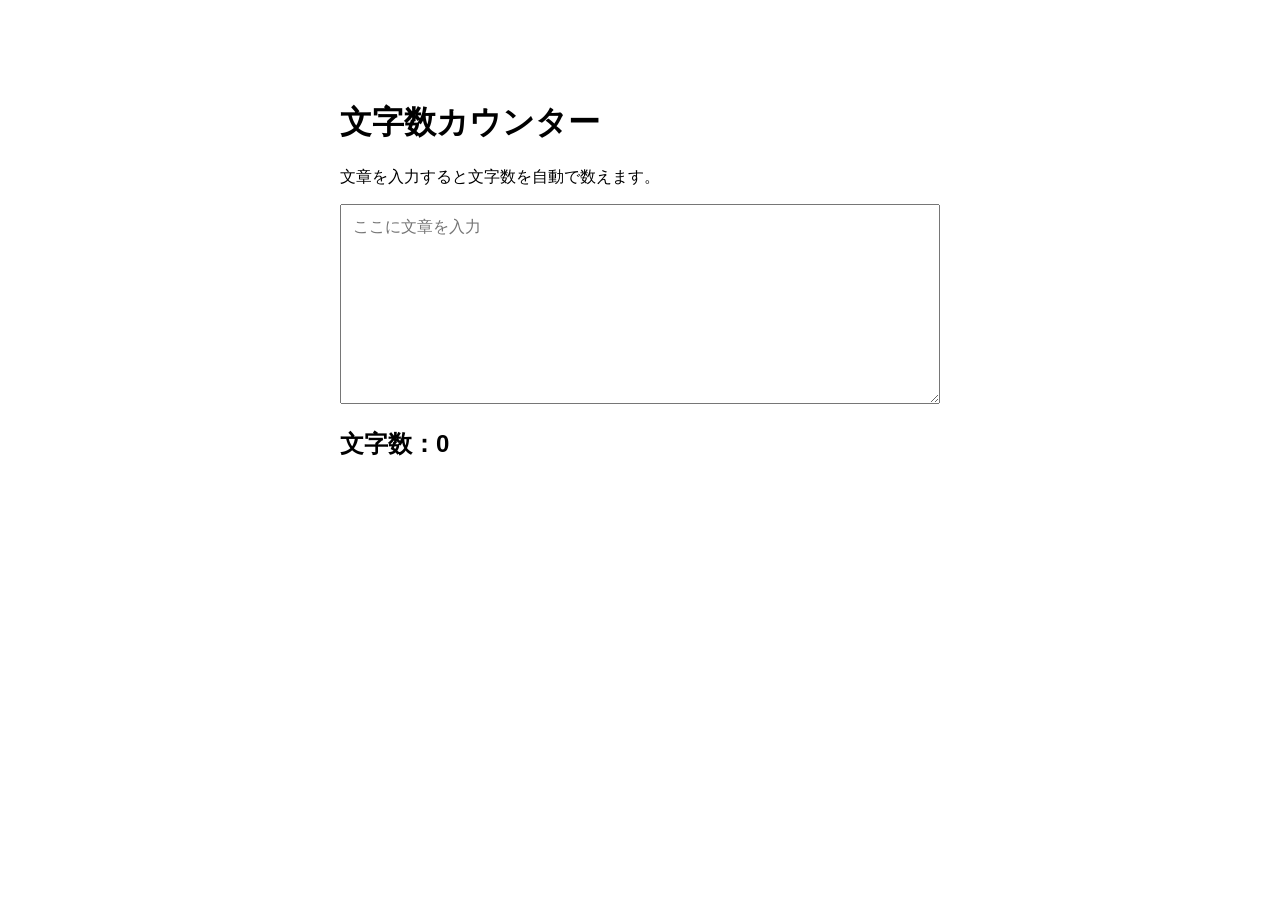
==== index.html @ daaeb3e0 "Add basic character counter HTML structure" ====
<!DOCTYPE html>
<html lang="ja">
<head>
  <meta charset="UTF-8">
  <meta name="viewport" content="width=device-width, initial-scale=1">
  <title>文字数カウンター</title>
  <style>
    body {
      font-family: sans-serif;
      max-width: 600px;
      margin: 60px auto;
      padding: 20px;
    }
    textarea {
      width: 100%;
      box-sizing: border-box;
      height: 200px;
      padding: 12px;
      font-size: 16px;
    }
    .count {
      margin-top: 20px;
      font-size: 24px;
      font-weight: bold;
    }
  </style>
</head>
<body>
  <h1>文字数カウンター</h1>
  <p>文章を入力すると文字数を自動で数えます。</p>

  <textarea id="text" placeholder="ここに文章を入力"></textarea>
  <div class="count">
    文字数：<span id="count">0</span>
  </div>

  <script>
    const text = document.getElementById("text");
    const count = document.getElementById("count");

    text.addEventListener("input", () => {
      count.textContent = Array.from(text.value).length;
    });
  </script>
</body>
</html>
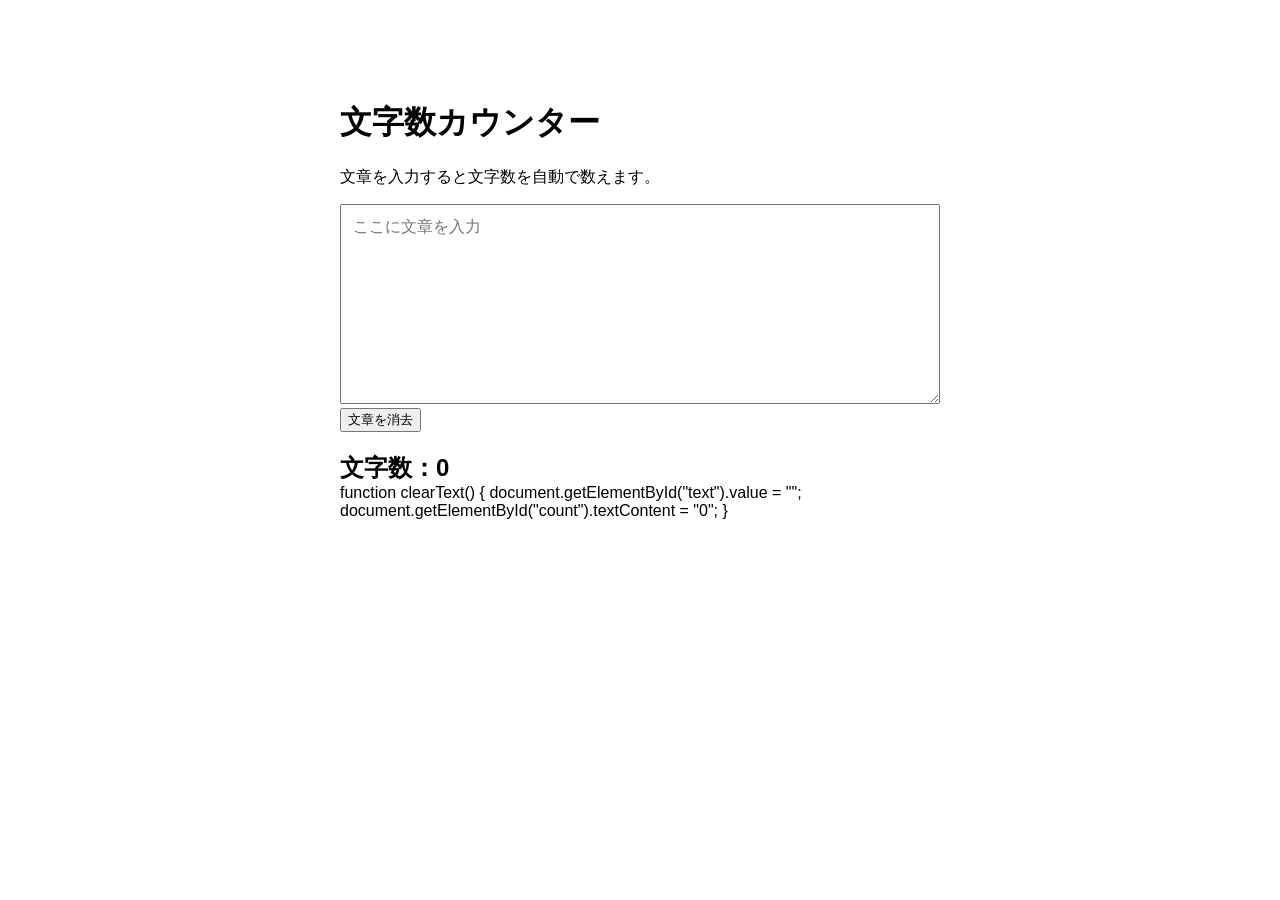
==== commit e6b6c359: "Update index.html" ====
--- a/index.html
+++ b/index.html
@@ -30,10 +30,15 @@
   <p>文章を入力すると文字数を自動で数えます。</p>
 
   <textarea id="text" placeholder="ここに文章を入力"></textarea>
+  <button onclick="clearText()">文章を消去</button>
   <div class="count">
     文字数：<span id="count">0</span>
   </div>
 
+  function clearText() {
+  document.getElementById("text").value = "";
+  document.getElementById("count").textContent = "0";
+}
   <script>
     const text = document.getElementById("text");
     const count = document.getElementById("count");
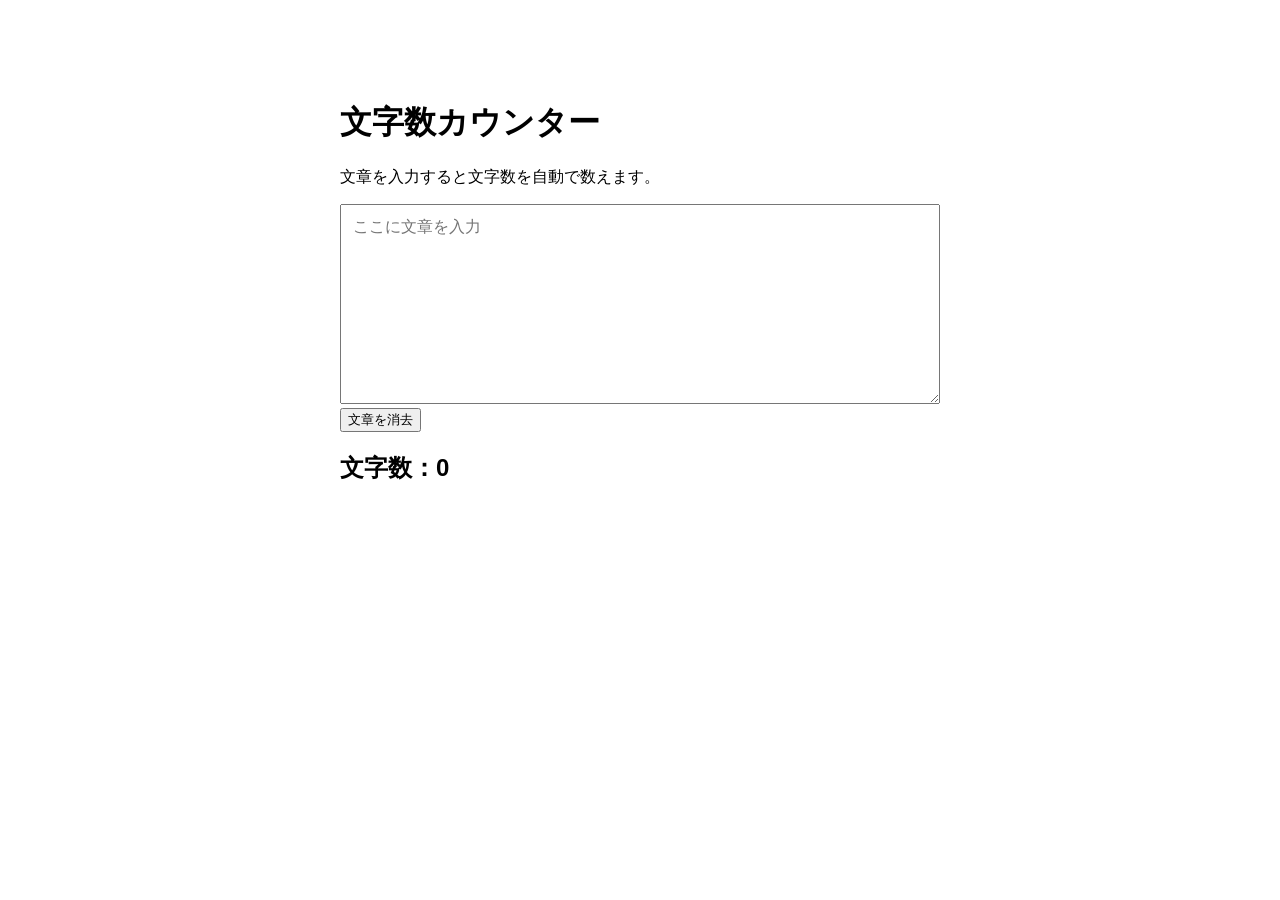
==== commit 8fc4cb45: "Move clearText function inside script tag" ====
--- a/index.html
+++ b/index.html
@@ -35,10 +35,6 @@
     文字数：<span id="count">0</span>
   </div>
 
-  function clearText() {
-  document.getElementById("text").value = "";
-  document.getElementById("count").textContent = "0";
-}
   <script>
     const text = document.getElementById("text");
     const count = document.getElementById("count");
@@ -46,6 +42,9 @@
     text.addEventListener("input", () => {
       count.textContent = Array.from(text.value).length;
     });
-  </script>
+ function clearText() {
+  document.getElementById("text").value = "";
+  document.getElementById("count").textContent = "0";
+} </script>
 </body>
 </html>
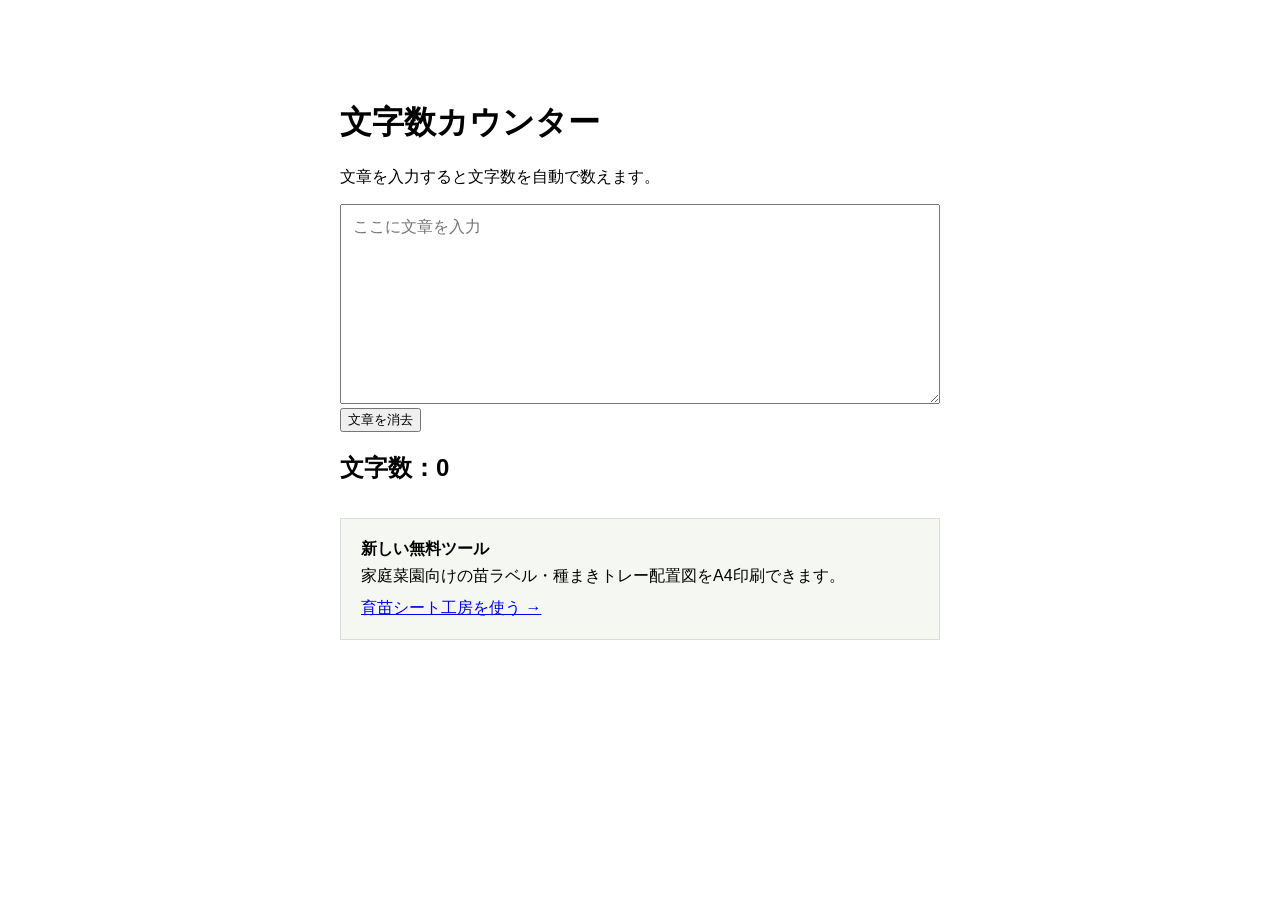
==== commit be04df8e: "Add garden label and seed tray print tools with tests" ====
--- a/index.html
+++ b/index.html
@@ -3,7 +3,7 @@
 <head>
   <meta charset="UTF-8">
   <meta name="viewport" content="width=device-width, initial-scale=1">
-  <title>文字数カウンター</title>
+  <title>かんたん文字数カウンター</title>
   <style>
     body {
       font-family: sans-serif;
@@ -35,6 +35,11 @@
     文字数：<span id="count">0</span>
   </div>
 
+  <section style="margin-top:34px;padding:20px;border:1px solid #d9ded5;background:#f5f7f3">
+    <strong>新しい無料ツール</strong>
+    <p style="margin:6px 0 11px">家庭菜園向けの苗ラベル・種まきトレー配置図をA4印刷できます。</p>
+    <a href="/garden-label/">育苗シート工房を使う →</a>
+  </section>
   <script>
     const text = document.getElementById("text");
     const count = document.getElementById("count");
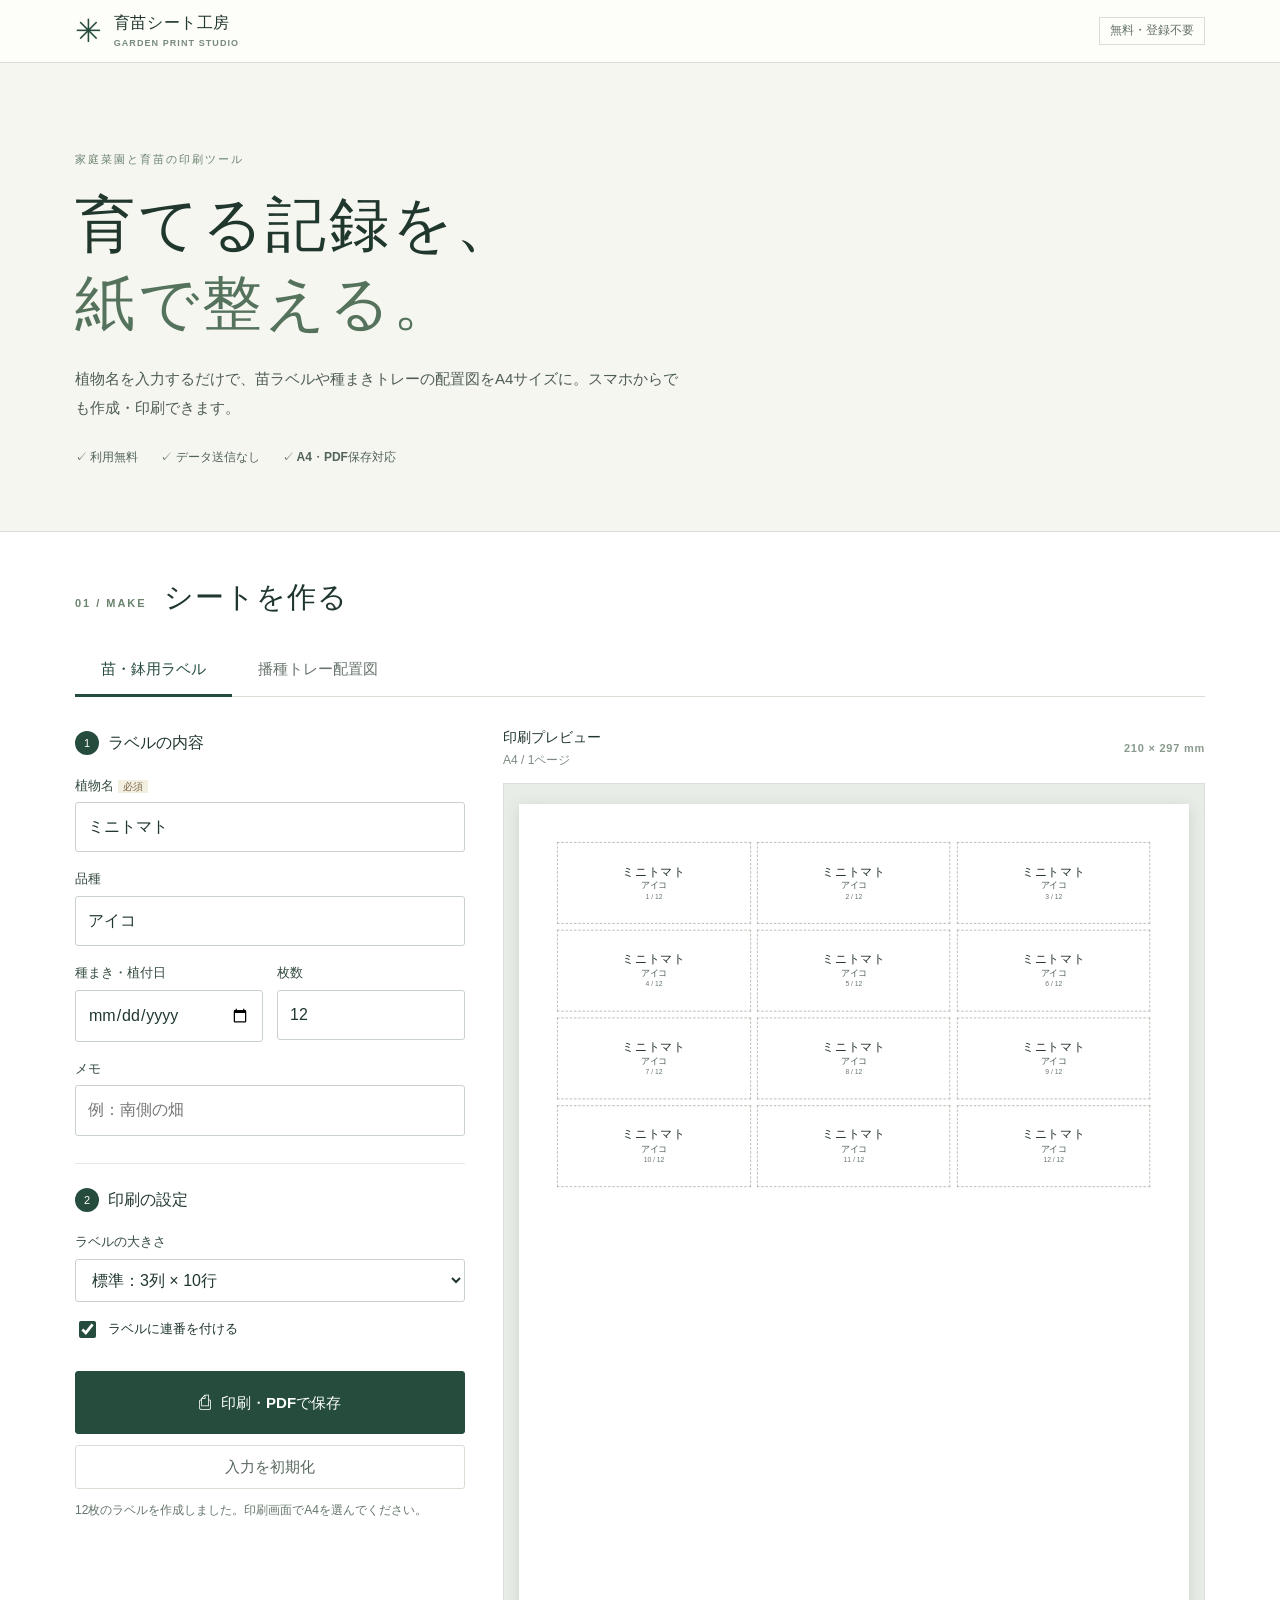
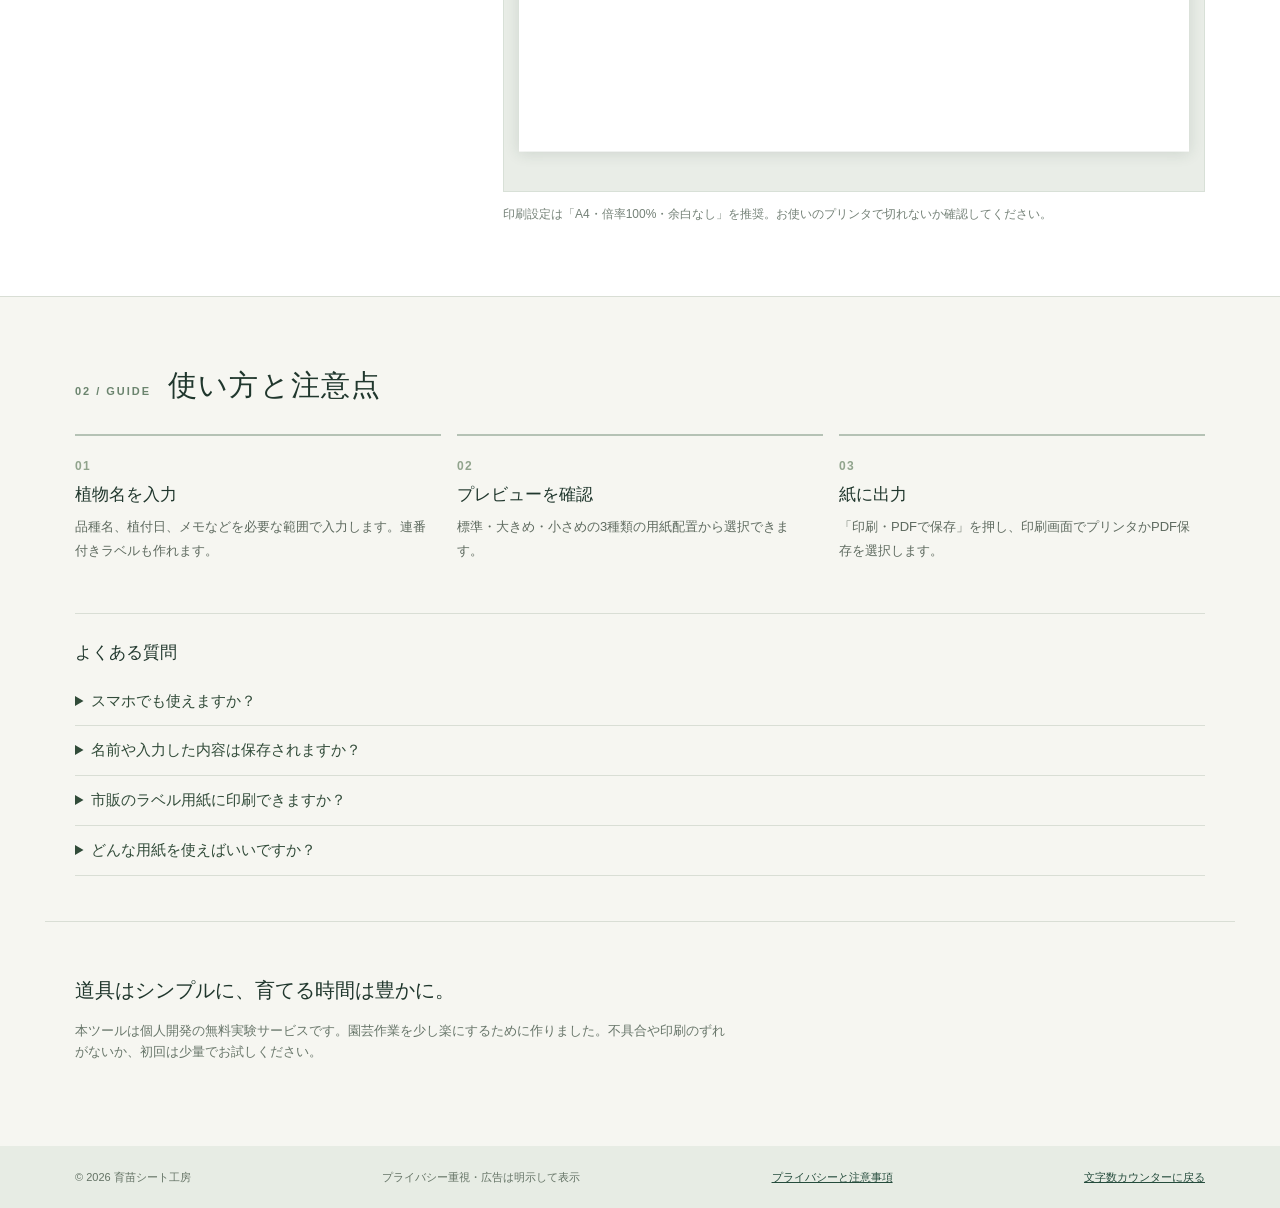
==== commit ea1cc689: "Replace old counter homepage with garden label redirect" ====
--- a/index.html
+++ b/index.html
@@ -1,55 +1,15 @@
-<!DOCTYPE html>
+<!doctype html>
 <html lang="ja">
 <head>
-  <meta charset="UTF-8">
+  <meta charset="utf-8">
   <meta name="viewport" content="width=device-width, initial-scale=1">
-  <title>かんたん文字数カウンター</title>
-  <style>
-    body {
-      font-family: sans-serif;
-      max-width: 600px;
-      margin: 60px auto;
-      padding: 20px;
-    }
-    textarea {
-      width: 100%;
-      box-sizing: border-box;
-      height: 200px;
-      padding: 12px;
-      font-size: 16px;
-    }
-    .count {
-      margin-top: 20px;
-      font-size: 24px;
-      font-weight: bold;
-    }
-  </style>
+  <meta name="robots" content="noindex,follow">
+  <meta http-equiv="refresh" content="0; url=/garden-label/">
+  <link rel="canonical" href="https://first-test-web.pages.dev/garden-label/">
+  <title>育苗シート工房へ移動中</title>
+  <script>location.replace("/garden-label/");</script>
 </head>
 <body>
-  <h1>文字数カウンター</h1>
-  <p>文章を入力すると文字数を自動で数えます。</p>
-
-  <textarea id="text" placeholder="ここに文章を入力"></textarea>
-  <button onclick="clearText()">文章を消去</button>
-  <div class="count">
-    文字数：<span id="count">0</span>
-  </div>
-
-  <section style="margin-top:34px;padding:20px;border:1px solid #d9ded5;background:#f5f7f3">
-    <strong>新しい無料ツール</strong>
-    <p style="margin:6px 0 11px">家庭菜園向けの苗ラベル・種まきトレー配置図をA4印刷できます。</p>
-    <a href="/garden-label/">育苗シート工房を使う →</a>
-  </section>
-  <script>
-    const text = document.getElementById("text");
-    const count = document.getElementById("count");
-
-    text.addEventListener("input", () => {
-      count.textContent = Array.from(text.value).length;
-    });
- function clearText() {
-  document.getElementById("text").value = "";
-  document.getElementById("count").textContent = "0";
-} </script>
+  <p>育苗シート工房へ移動します。自動で切り替わらない場合は<a href="/garden-label/">こちらから開いてください</a>。</p>
 </body>
 </html>
